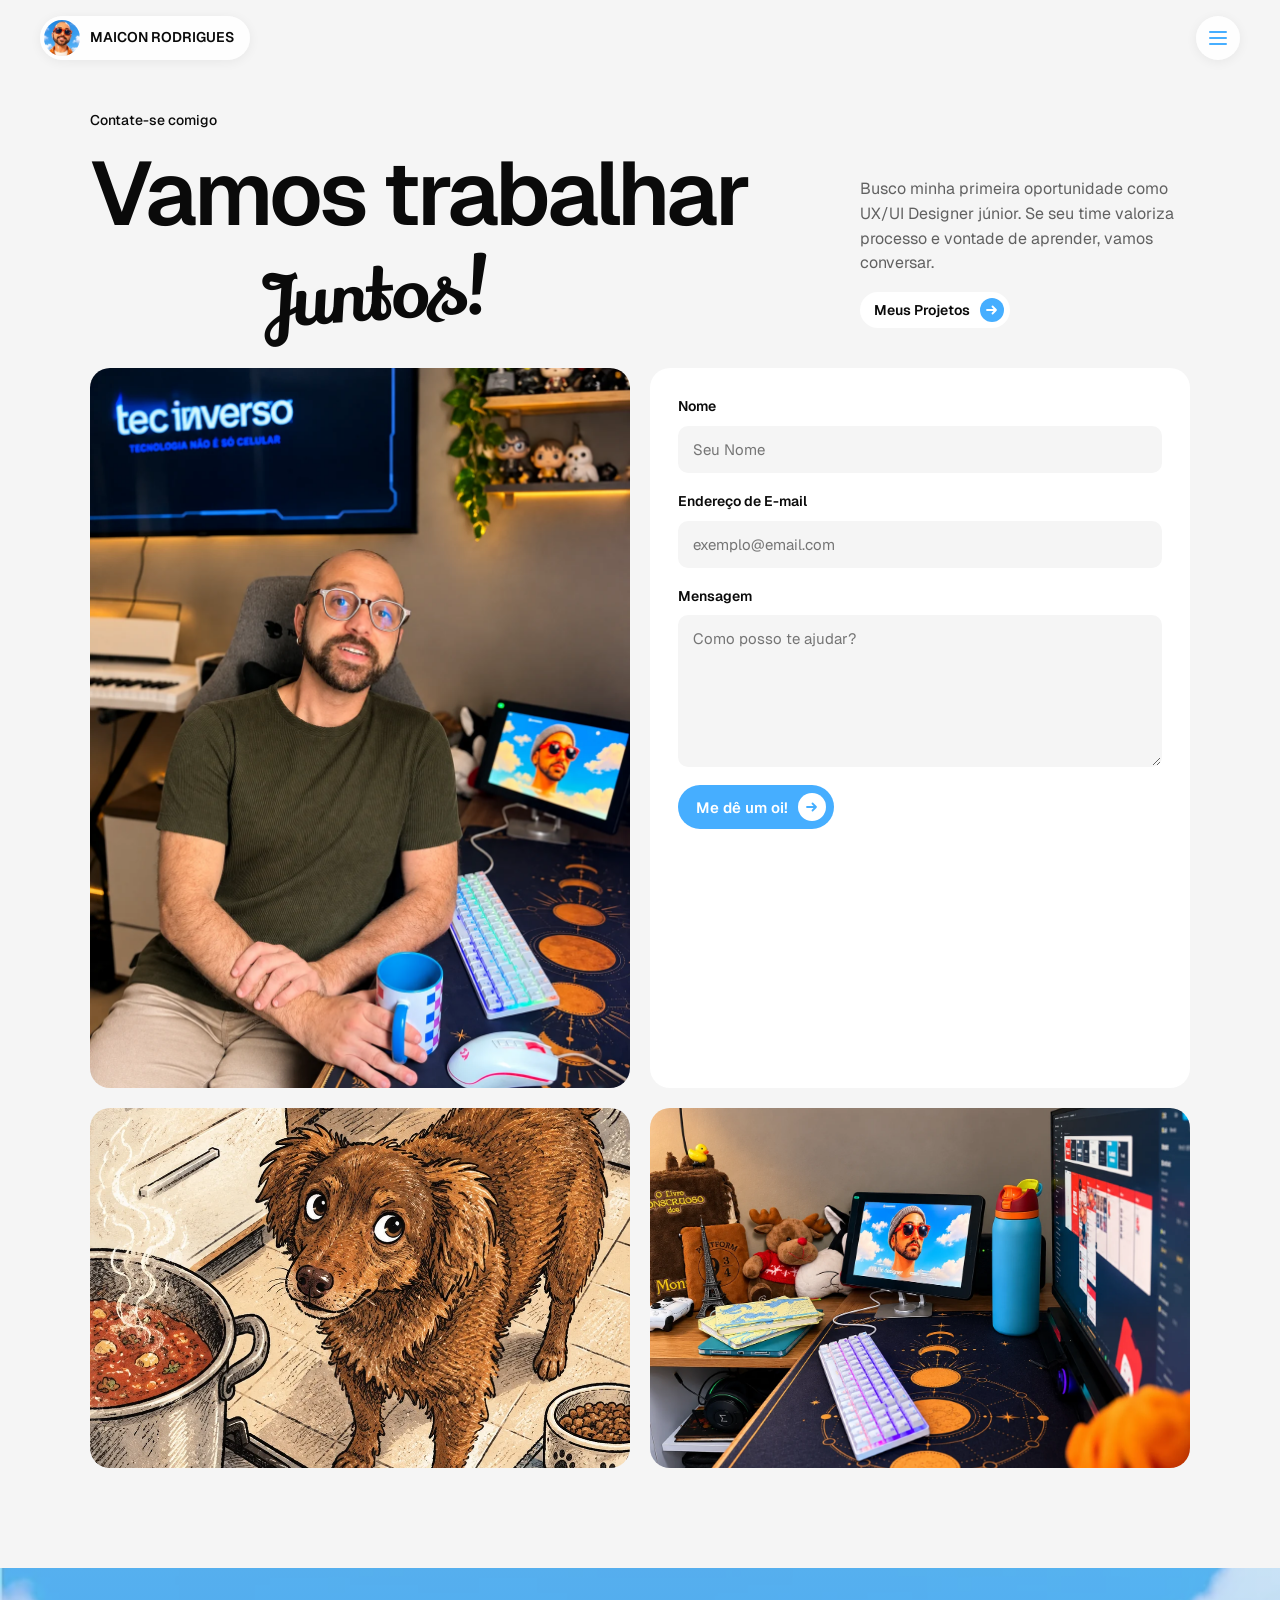
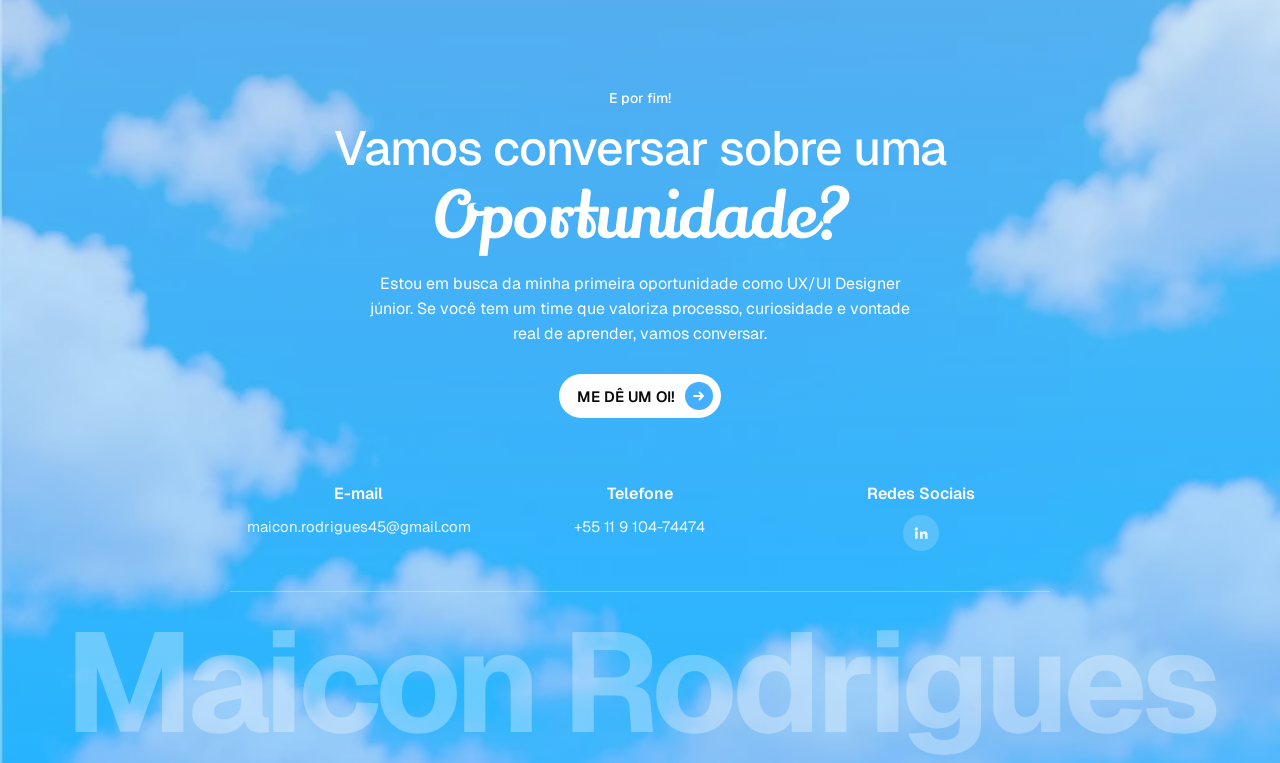
==== contact-me/index.html @ 35b0cf92 "Add files via upload" ====
<!doctype html>
<html lang="pt-BR">
<head>
<meta charset="utf-8">
<meta name="viewport" content="width=device-width, initial-scale=1">
<title>Contato | Maicon Rodrigues</title>
<meta name="description" content="Maicon é UX/UI designer, ajudando marcas a criar experiências digitais simples e acessíveis que resolvem problemas reais do dia a dia dos usuários.">
<link rel="canonical" href="https://portfmaicon.com.br/contact-me">
<meta property="og:type" content="website">
<meta property="og:title" content="Contato | Maicon Rodrigues">
<meta property="og:description" content="Maicon é UX/UI designer, ajudando marcas a criar experiências digitais simples e acessíveis que resolvem problemas reais do dia a dia dos usuários.">
<meta property="og:url" content="https://portfmaicon.com.br/contact-me">
<meta property="og:image" content="https://portfmaicon.com.br/img/geral/og.jpg">
<meta name="twitter:card" content="summary_large_image">
<link rel="icon" href="../img/geral/favicon.png">
<link rel="apple-touch-icon" href="../img/geral/favicon.png">
<link rel="preconnect" href="https://fonts.googleapis.com">
<link rel="preconnect" href="https://fonts.gstatic.com" crossorigin>
<link href="https://fonts.googleapis.com/css2?family=Geist:wght@400;500;600;700&family=Lily+Script+One&display=swap" rel="stylesheet">
<link rel="stylesheet" href="../css/style.css">
</head>
<body>
<header class="nav">
  <a class="nav__marca" href="../index.html">
    <img src="../img/geral/avatar-mini.webp" alt="" width="40" height="40">
    <span>MAICON RODRIGUES</span>
  </a>
  <button class="nav__botao" aria-label="Abrir menu" aria-expanded="false" aria-controls="menu">
    <span></span><span></span><span></span>
  </button>
</header>
<nav class="menu" id="menu" aria-hidden="true">
  <ul>
    <li><a href="../index.html">Início</a></li>
    <li><a href="../projects/index.html">Projetos</a></li>
    <li><a href="../index.html#sobre">Sobre</a></li>
    <li><a href="../contact-me/index.html">Contato</a></li>
  </ul>
  <a class="menu__linkedin" href="https://linkedin.com/in/maiconrodri" target="_blank" rel="noopener">LinkedIn</a>
</nav>
<main class="pagina">
<section class="topo">
  <div class="topo__esq">
    <p class="rotulo">Contate-se comigo</p>
    <h1>Vamos trabalhar<span class="script script--bloco topo__script topo__script--dir">Juntos!</span></h1>
  </div>
  <div class="topo__dir">
    <p>Busco minha primeira oportunidade como UX/UI Designer júnior. Se seu time valoriza processo e vontade de aprender, vamos conversar.</p>
    <a class="btn btn--branco btn--peq" href="../projects/index.html"><span>Meus Projetos</span><i><svg viewBox="0 0 16 16" aria-hidden="true"><path d="M3 8h9M8.5 4.5 12 8l-3.5 3.5" fill="none" stroke="currentColor" stroke-width="1.8" stroke-linecap="round" stroke-linejoin="round"/></svg></i></a>
  </div>
</section>
<div class="contato">
  <figure class="contato__foto revelar"><img src="../img/geral/foto-contato.webp" alt="Maicon no seu espaço de trabalho" loading="lazy"></figure>
  <form class="painel form revelar" name="contato" method="POST" action="../obrigado/index.html" data-netlify="true" netlify-honeypot="bot-field">
    <input type="hidden" name="form-name" value="contato">
    <p class="escondido"><label>Não preencha: <input name="bot-field"></label></p>
    <label>Nome<input type="text" name="nome" placeholder="Seu Nome" required autocomplete="name"></label>
    <label>Endereço de E-mail<input type="email" name="email" placeholder="exemplo@email.com" required autocomplete="email"></label>
    <label>Mensagem<textarea name="mensagem" rows="6" placeholder="Como posso te ajudar?" required></textarea></label>
    <button class="btn btn--azul" type="submit"><span>Me dê um oi!</span><i><svg viewBox="0 0 16 16" aria-hidden="true"><path d="M3 8h9M8.5 4.5 12 8l-3.5 3.5" fill="none" stroke="currentColor" stroke-width="1.8" stroke-linecap="round" stroke-linejoin="round"/></svg></i></button>
  </form>
  <figure class="contato__img revelar"><img src="../img/geral/mel.webp" alt="Ilustração da Mel, cachorra do Maicon" loading="lazy"></figure>
  <figure class="contato__img revelar"><img src="../img/geral/mesa.webp" alt="Mesa de trabalho do Maicon" loading="lazy"></figure>
</div>
</main>
<footer class="rodape">
  <img class="rodape__ceu" src="../img/geral/ceu.webp" alt="" aria-hidden="true" loading="lazy">
  <div class="rodape__conteudo revelar">
    <p class="rotulo rotulo--claro">E por fim!</p>
    <h2 class="rodape__titulo">Vamos conversar sobre uma <span class="script">Oportunidade?</span></h2>
    <p class="rodape__texto">Estou em busca da minha primeira oportunidade como UX/UI Designer júnior. Se você tem um time que valoriza processo, curiosidade e vontade real de aprender, vamos conversar.</p>
    <a class="btn btn--branco" href="../contact-me/index.html"><span>ME DÊ UM OI!</span><i><svg viewBox="0 0 16 16" aria-hidden="true"><path d="M3 8h9M8.5 4.5 12 8l-3.5 3.5" fill="none" stroke="currentColor" stroke-width="1.8" stroke-linecap="round" stroke-linejoin="round"/></svg></i></a>
    <div class="rodape__contatos">
      <div><span>E-mail</span><a href="mailto:maicon.rodrigues45@gmail.com">maicon.rodrigues45@gmail.com</a></div>
      <div><span>Telefone</span><a href="tel:+5511910474474">+55 11 9 104-74474</a></div>
      <div><span>Redes Sociais</span><a class="rodape__in" href="https://linkedin.com/in/maiconrodri" target="_blank" rel="noopener" aria-label="LinkedIn de Maicon Rodrigues"><svg viewBox="0 0 24 24" aria-hidden="true"><path fill="currentColor" d="M4.98 3.5a2.5 2.5 0 1 1 0 5 2.5 2.5 0 0 1 0-5ZM3 9.75h4v11H3v-11Zm6.5 0h3.8v1.5h.06c.53-1 1.83-2.06 3.77-2.06 4.03 0 4.77 2.65 4.77 6.1v5.46h-4v-4.84c0-1.15-.02-2.64-1.6-2.64-1.6 0-1.85 1.25-1.85 2.55v4.93h-4v-11Z"/></svg></a></div>
    </div>
  </div>
  <p class="rodape__nome" aria-hidden="true">Maicon Rodrigues</p>
</footer>
<script src="../js/main.js"></script>
</body>
</html>
---- css/style.css ----
/* =========================================================
   Portfólio Maicon Rodrigues
   Estilo único para todas as páginas.
   Dica: mude as cores e fontes só aqui em :root.
   ========================================================= */

:root {
  --fundo: #f5f5f5;
  --branco: #ffffff;
  --texto: #0a0a0a;
  --texto-suave: #616161;
  --azul: #46aeff;
  --azul-claro: #9dcff5;
  --marinho: #2c3f61;
  --borda: rgba(0, 0, 0, 0.08);

  --fonte: "Geist", system-ui, -apple-system, "Segoe UI", sans-serif;
  --fonte-script: "Lily Script One", cursive;

  --raio: 20px;
  --raio-peq: 12px;
  --largura: 1180px;
  --lateral: clamp(16px, 4vw, 40px);
}

*,
*::before,
*::after { box-sizing: border-box; }

html { scroll-behavior: smooth; }

body {
  margin: 0;
  background: var(--fundo);
  color: var(--texto);
  font-family: var(--fonte);
  font-size: 16px;
  line-height: 1.55;
  -webkit-font-smoothing: antialiased;
}

img { display: block; max-width: 100%; }
a { color: inherit; text-decoration: none; }
figure { margin: 0; }
h1, h2, h3 { margin: 0; font-weight: 600; letter-spacing: -0.02em; line-height: 1.1; }

.script {
  font-family: var(--fonte-script);
  font-weight: 400;
  letter-spacing: 0;
}
.script--bloco { display: block; }

.rotulo {
  margin: 0 0 12px;
  font-size: 14px;
  font-weight: 500;
  color: var(--texto);
}
.rotulo--claro { color: var(--branco); }

.escondido { position: absolute; left: -9999px; }

/* ---------- Botões ---------- */
.btn {
  display: inline-flex;
  align-items: center;
  gap: 10px;
  padding: 8px 8px 8px 18px;
  border: 0;
  border-radius: 999px;
  font: 600 15px/1 var(--fonte);
  cursor: pointer;
  transition: transform .2s ease, box-shadow .2s ease;
}
.btn i {
  display: grid;
  place-items: center;
  width: 28px;
  height: 28px;
  border-radius: 50%;
  background: var(--azul);
  color: var(--branco);
  transition: transform .2s ease;
}
.btn i svg { width: 16px; height: 16px; }
.btn:hover { transform: translateY(-2px); box-shadow: 0 8px 24px rgba(0, 0, 0, .12); }
.btn:hover i { transform: translateX(3px); }
.btn:focus-visible { outline: 3px solid var(--azul); outline-offset: 3px; }
.btn--branco { background: var(--branco); color: var(--texto); }
.btn--azul { background: var(--azul); color: var(--branco); }
.btn--azul i { background: var(--branco); color: var(--azul); }
.btn--peq { font-size: 14px; padding: 6px 6px 6px 14px; }
.btn--peq i { width: 24px; height: 24px; }

/* ---------- Navegação ---------- */
.nav {
  position: fixed;
  inset: 16px var(--lateral) auto;
  z-index: 50;
  display: flex;
  justify-content: space-between;
  align-items: center;
  pointer-events: none;
}
.nav > * { pointer-events: auto; }

.nav__marca {
  display: flex;
  align-items: center;
  gap: 10px;
  padding: 4px 16px 4px 4px;
  background: rgba(255, 255, 255, .85);
  backdrop-filter: blur(12px);
  -webkit-backdrop-filter: blur(12px);
  border-radius: 999px;
  font-size: 14px;
  font-weight: 600;
  box-shadow: 0 2px 12px rgba(0, 0, 0, .06);
}
.nav__marca img { width: 36px; height: 36px; border-radius: 50%; object-fit: cover; }

.nav__botao {
  display: grid;
  place-content: center;
  gap: 4px;
  width: 44px;
  height: 44px;
  border: 0;
  border-radius: 50%;
  background: rgba(255, 255, 255, .85);
  backdrop-filter: blur(12px);
  -webkit-backdrop-filter: blur(12px);
  box-shadow: 0 2px 12px rgba(0, 0, 0, .06);
  cursor: pointer;
}
.nav__botao span {
  display: block;
  width: 18px;
  height: 2px;
  border-radius: 2px;
  background: var(--azul);
  transition: transform .3s ease, opacity .3s ease;
}
.menu-aberto .nav__botao span:nth-child(1) { transform: translateY(6px) rotate(45deg); }
.menu-aberto .nav__botao span:nth-child(2) { opacity: 0; }
.menu-aberto .nav__botao span:nth-child(3) { transform: translateY(-6px) rotate(-45deg); }

.menu {
  position: fixed;
  top: 72px;
  right: var(--lateral);
  z-index: 49;
  min-width: 240px;
  padding: 12px;
  background: var(--branco);
  border-radius: var(--raio);
  box-shadow: 0 20px 50px rgba(0, 0, 0, .15);
  opacity: 0;
  visibility: hidden;
  transform: translateY(-8px);
  transition: opacity .25s ease, transform .25s ease, visibility .25s;
}
.menu-aberto .menu { opacity: 1; visibility: visible; transform: none; }
.menu ul { list-style: none; margin: 0; padding: 0; }
.menu li a {
  display: block;
  padding: 12px 14px;
  border-radius: var(--raio-peq);
  font-size: 18px;
  font-weight: 500;
}
.menu li a:hover { background: var(--fundo); }
.menu__linkedin {
  display: block;
  margin-top: 8px;
  padding: 12px 14px;
  border-top: 1px solid var(--borda);
  color: var(--azul);
  font-weight: 600;
}

/* ---------- Hero (home) ---------- */
.hero {
  position: relative;
  height: 100vh;
  min-height: 640px;
  overflow: hidden;
  background: linear-gradient(var(--azul-claro), var(--azul));
  color: var(--branco);
}
.hero__ceu {
  position: absolute;
  inset: 0;
  width: 100%;
  height: 100%;
  object-fit: cover;
}
.hero__avatar {
  position: absolute;
  left: 50%;
  bottom: 0;
  width: min(56vw, 720px);
  aspect-ratio: 1184 / 1328;
  transform: translate(-50%, 4%);
}
.hero__avatar img {
  position: absolute;
  inset: 0;
  width: 100%;
  height: 100%;
  object-fit: contain;
  object-position: bottom;
  opacity: 0;
  transition: opacity .35s ease;
}
.hero__avatar img.ativo { opacity: 1; }

.hero__base {
  position: absolute;
  left: var(--lateral);
  right: var(--lateral);
  bottom: 40px;
  display: flex;
  justify-content: space-between;
  align-items: flex-end;
  gap: 32px;
}
.hero__oi { margin: 0 0 6px; font-size: 15px; font-weight: 500; }
.hero__linha { display: flex; align-items: center; gap: 20px; flex-wrap: wrap; }
.hero h1 {
  font-size: clamp(48px, 8vw, 104px);
  line-height: 1;
  text-shadow: 0 4px 30px rgba(44, 63, 97, .25);
}
.hero__texto {
  max-width: 300px;
  margin: 0;
  font-size: 16px;
  font-weight: 500;
  color: var(--marinho);
}

/* ---------- Seções ---------- */
.secao {
  max-width: var(--largura);
  margin: 0 auto;
  padding: 120px var(--lateral);
}
.secao__cabeca { text-align: center; margin-bottom: 56px; }
.secao__cabeca h2 { font-size: clamp(36px, 5vw, 56px); }
.secao__cabeca .script { font-size: 1.05em; }

.divisor {
  max-width: var(--largura);
  margin: 0 auto;
  border: 0;
  border-top: 1px solid var(--borda);
}
.centro { display: flex; justify-content: center; margin-top: 48px; }

/* ---------- Cards de projeto ---------- */
.zigue { display: flex; flex-direction: column; gap: 40px; }

.card {
  position: relative;
  display: block;
  overflow: hidden;
  border-radius: var(--raio);
  background: #ddd;
  aspect-ratio: 1.36;
}
.card--esq,
.card--dir { width: min(100%, 680px); }
.card--dir { align-self: flex-end; }
.card--largo { aspect-ratio: 1.6; }

.card img {
  width: 100%;
  height: 100%;
  object-fit: cover;
  transition: transform .6s ease;
}
.card:hover img { transform: scale(1.04); }

.card__info {
  position: absolute;
  left: 16px;
  right: 16px;
  bottom: 16px;
  padding: 18px 20px;
  border-radius: 14px;
  background: rgba(255, 255, 255, .55);
  backdrop-filter: blur(14px);
  -webkit-backdrop-filter: blur(14px);
}
.card__info h3 { font-size: 24px; font-weight: 500; margin-bottom: 10px; }

.tags { display: flex; flex-wrap: wrap; gap: 6px; margin: 0; padding: 0; list-style: none; }
.tags li {
  padding: 4px 10px;
  border-radius: 6px;
  background: var(--branco);
  font-size: 13px;
  font-weight: 500;
}

/* ---------- Sobre ---------- */
.sobre {
  display: grid;
  grid-template-columns: 1fr 1fr;
  gap: 20px;
}
.sobre__foto img {
  width: 100%;
  height: 100%;
  min-height: 420px;
  object-fit: cover;
  border-radius: var(--raio);
}

.painel {
  padding: 28px;
  border-radius: var(--raio);
  background: var(--branco);
}
.painel h3 { font-size: 20px; margin-bottom: 14px; }
.painel p { color: var(--texto-suave); }
.painel__titulo { font-size: 15px !important; font-weight: 500; }

.sobre__texto { display: flex; flex-direction: column; }
.sobre__texto p { margin: 0 0 14px; }
.sobre__assinatura { width: 140px; margin-top: auto; mix-blend-mode: multiply; }

.skills,
.exps { list-style: none; margin: 0; padding: 0; display: grid; gap: 10px; }

.skills li {
  display: flex;
  align-items: center;
  gap: 14px;
  padding: 12px;
  border-radius: var(--raio-peq);
  background: var(--fundo);
}
.skill__icone {
  display: grid;
  place-items: center;
  flex-shrink: 0;
  width: 36px;
  height: 36px;
  border-radius: 8px;
  font-size: 13px;
  font-weight: 700;
}
.skills strong { display: block; font-weight: 600; }
.skills div span,
.exps span { font-size: 14px; color: var(--texto-suave); }

.exps li {
  display: flex;
  justify-content: space-between;
  align-items: center;
  gap: 12px;
  padding: 14px 16px;
  border-radius: var(--raio-peq);
  background: var(--fundo);
}
.exps strong { display: block; font-weight: 600; }
.exps em {
  flex-shrink: 0;
  padding: 4px 10px;
  border-radius: 6px;
  background: var(--branco);
  font-size: 12px;
  font-style: normal;
  white-space: nowrap;
}

/* ---------- Processos ---------- */
.processos { display: grid; grid-template-columns: repeat(3, 1fr); gap: 20px; }
.processo {
  position: relative;
  overflow: hidden;
  min-height: 300px;
  padding: 24px;
  border-radius: var(--raio);
  background: var(--branco);
  display: flex;
  flex-direction: column;
  justify-content: flex-end;
}
.processo__pontos { position: absolute; top: 24px; left: 24px; display: flex; gap: 4px; }
.processo__pontos i { width: 7px; height: 7px; border-radius: 50%; background: var(--azul); }
.processo__num {
  position: absolute;
  top: -10px;
  right: 10px;
  font-size: 120px;
  font-weight: 700;
  line-height: 1;
  color: transparent;
  -webkit-text-stroke: 1.5px rgba(0, 0, 0, .07);
}
.processo h3 { font-size: 20px; margin-bottom: 8px; }
.processo p { margin: 0; font-size: 15px; color: var(--texto-suave); }

.foto-larga img { width: 100%; height: min(100vh, 820px); object-fit: cover; }

/* ---------- Rodapé ---------- */
.rodape {
  position: relative;
  overflow: hidden;
  padding: 120px var(--lateral) 0;
  background: linear-gradient(var(--azul-claro), var(--azul));
  color: var(--branco);
  text-align: center;
}
.rodape__conteudo { position: relative; z-index: 2; max-width: 820px; margin: 0 auto; }
.rodape__titulo { font-size: clamp(30px, 4.4vw, 48px); font-weight: 500; }
.rodape__titulo .script { display: block; margin-top: 6px; font-size: 1.35em; }
.rodape__texto { max-width: 560px; margin: 20px auto 28px; font-size: 16px; }
.rodape__contatos {
  display: grid;
  grid-template-columns: repeat(3, 1fr);
  gap: 24px;
  margin-top: 64px;
  padding-bottom: 40px;
  border-bottom: 1px solid rgba(255, 255, 255, .3);
}
.rodape__contatos span { display: block; margin-bottom: 8px; font-weight: 600; }
.rodape__contatos a { font-size: 15px; opacity: .9; }
.rodape__contatos a:hover { opacity: 1; text-decoration: underline; }
.rodape__in {
  display: inline-grid !important;
  place-items: center;
  width: 36px;
  height: 36px;
  border-radius: 50%;
  background: rgba(255, 255, 255, .2);
}
.rodape__in svg { width: 16px; height: 16px; }
.rodape__nome {
  position: relative;
  z-index: 1;
  margin: 0;
  padding: 20px 0 10px;
  font-size: clamp(48px, 11vw, 160px);
  font-weight: 700;
  letter-spacing: -0.04em;
  line-height: 1;
  white-space: nowrap;
  color: rgba(255, 255, 255, .3);
}
.rodape__ceu {
  position: absolute;
  inset: 0;
  width: 100%;
  height: 100%;
  object-fit: cover;
  opacity: .45;
  pointer-events: none;
}

/* ---------- Páginas internas ---------- */
.pagina {
  max-width: var(--largura);
  margin: 0 auto;
  padding: 110px var(--lateral) 100px;
}
.topo {
  display: flex;
  justify-content: space-between;
  align-items: flex-end;
  gap: 40px;
  margin-bottom: 40px;
}
.topo h1 { font-size: clamp(48px, 7vw, 96px); font-weight: 600; letter-spacing: -0.04em; }
.topo__script { font-size: .8em; letter-spacing: 0; margin-left: .7em; }
.topo__script--dir { margin-left: 2.4em; margin-top: .1em; transform: rotate(-4deg); }
.topo__dir { max-width: 330px; }
.topo__dir p { margin: 0 0 16px; color: var(--texto-suave); }
.topo--simples { min-height: 50vh; align-items: center; }
.topo__nota { color: var(--texto-suave); margin: 16px 0 24px; }

.lista { display: grid; gap: 24px; }

.voltar {
  display: inline-flex;
  align-items: center;
  gap: 6px;
  margin-bottom: 20px;
  font-size: 14px;
  font-weight: 500;
}
.voltar svg { width: 16px; height: 16px; }

/* ---------- Case ---------- */
.topo--case h1 { font-size: clamp(48px, 8vw, 104px); }

.meta {
  display: grid;
  grid-template-columns: repeat(4, 1fr);
  gap: 16px;
  margin: 0 0 24px;
}
.meta div { padding: 18px 20px; border-radius: var(--raio-peq); background: var(--branco); }
.meta dt { font-size: 14px; color: var(--texto-suave); }
.meta dd { margin: 4px 0 0; font-size: 18px; font-weight: 500; }

.case__capa img {
  width: 100%;
  aspect-ratio: 16 / 10;
  object-fit: cover;
  border-radius: var(--raio);
}

.case {
  display: grid;
  grid-template-columns: 320px 1fr;
  gap: 40px;
  margin-top: 40px;
  align-items: start;
}
.case__lado { position: sticky; top: 90px; font-size: 15px; }
.case__lado p { margin: 0 0 20px; }
.case__lado strong { display: block; }
.case__lado span { display: block; font-size: 13px; color: var(--texto-suave); }
.case__icones { display: flex; gap: 8px; margin-top: 12px; }
.icone {
  display: grid;
  place-items: center;
  width: 36px;
  height: 36px;
  border-radius: 10px;
  background: var(--fundo);
  transition: background .2s ease, color .2s ease;
}
.icone:hover { background: var(--azul); color: var(--branco); }
.icone svg { width: 16px; height: 16px; }

.case__texto h2 { font-size: 28px; margin: 0 0 12px; }
.case__texto h2:not(:first-child) { margin-top: 36px; }
.case__texto p { margin: 0; color: #2b2b2b; }

.navcase { display: flex; justify-content: space-between; gap: 16px; margin-top: 48px; }
.navcase__link { display: inline-flex; align-items: center; gap: 8px; font-weight: 500; }
.navcase__link svg { width: 16px; height: 16px; transition: transform .2s ease; }
.navcase__link:hover svg { transform: translateX(-3px); }
.navcase__link--prox { margin-left: auto; }
.navcase__link--prox:hover svg { transform: translateX(3px); }

.galeria {
  display: grid;
  grid-template-columns: 1fr 1fr;
  gap: 20px;
  margin-top: 60px;
}
.galeria img { width: 100%; height: 100%; object-fit: cover; border-radius: var(--raio); }

/* ---------- Contato ---------- */
.contato { display: grid; grid-template-columns: 1fr 1fr; gap: 20px; }
.contato img { width: 100%; height: 100%; object-fit: cover; border-radius: var(--raio); }
.contato__foto img { min-height: 420px; }
.contato__img img { aspect-ratio: 1.5; }

.form { display: flex; flex-direction: column; gap: 18px; }
.form label { display: flex; flex-direction: column; gap: 8px; font-size: 14px; font-weight: 600; }
.form input,
.form textarea {
  width: 100%;
  padding: 12px 14px;
  border: 1px solid transparent;
  border-radius: 10px;
  background: var(--fundo);
  font: 400 15px/1.4 var(--fonte);
  color: var(--texto);
  resize: vertical;
}
.form input:focus,
.form textarea:focus { outline: none; border-color: var(--azul); background: var(--branco); }
.form .btn { align-self: flex-start; }

/* ---------- Animação de entrada ---------- */
.revelar { opacity: 0; transform: translateY(24px); transition: opacity .7s ease, transform .7s ease; }
.revelar.visivel { opacity: 1; transform: none; }

@media (prefers-reduced-motion: reduce) {
  html { scroll-behavior: auto; }
  .revelar { opacity: 1; transform: none; transition: none; }
  .hero__avatar img { transition: none; }
}

/* ---------- Responsivo ---------- */
@media (max-width: 900px) {
  .processos { grid-template-columns: 1fr; }
  .sobre,
  .contato,
  .case { grid-template-columns: 1fr; }
  .case__lado { position: static; }
  .meta { grid-template-columns: 1fr 1fr; }
  .topo { flex-direction: column; align-items: flex-start; }
  .topo__dir { max-width: none; }
}

@media (max-width: 640px) {
  .hero { min-height: 600px; }
  .hero__avatar { width: 120vw; bottom: 150px; }
  .hero__base { flex-direction: column; align-items: flex-start; gap: 16px; bottom: 24px; }
  .hero__texto { max-width: none; }
  .secao { padding: 80px var(--lateral); }
  .card,
  .card--largo { aspect-ratio: 0.9; }
  .card__info { left: 10px; right: 10px; bottom: 10px; padding: 14px; }
  .card__info h3 { font-size: 20px; }
  .rodape__contatos { grid-template-columns: 1fr; }
  .galeria { grid-template-columns: 1fr; }
  .exps li { flex-direction: column; align-items: flex-start; }
  .nav__marca span { font-size: 13px; }
}
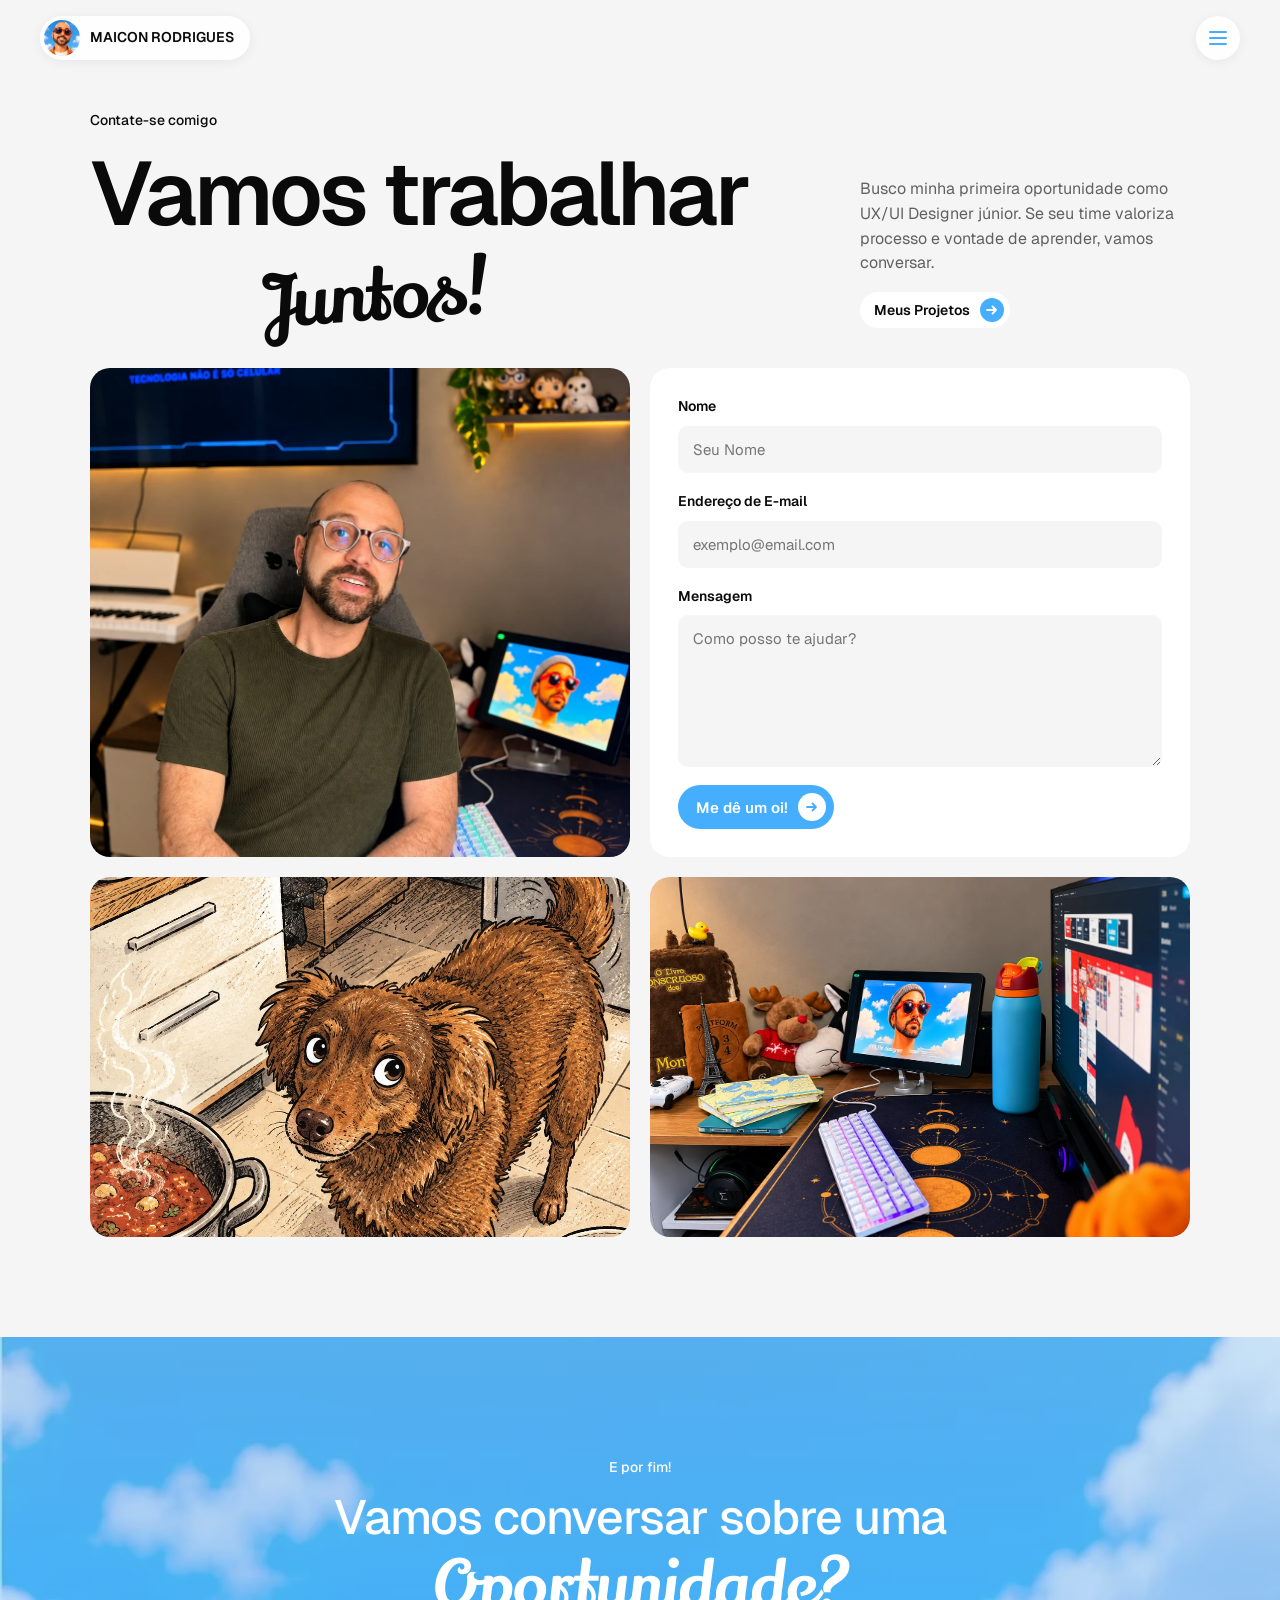
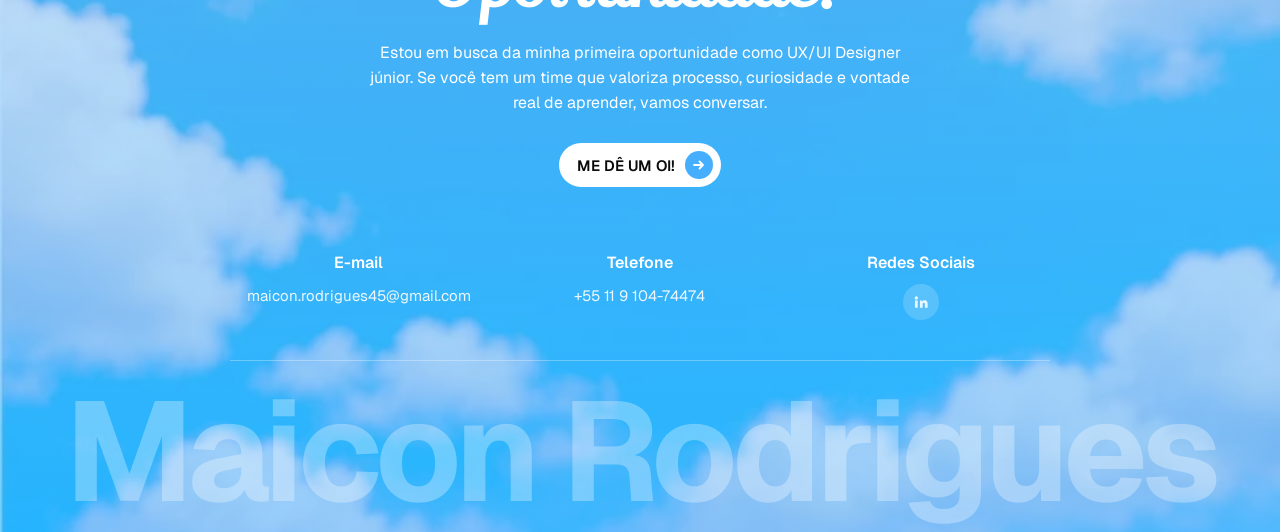
==== commit 08b33777: "Abertura animada, hero centralizado e ajustes visuais - Abertura (preloader) em JavaScript puro, uma" ====
--- a/contact-me/index.html
+++ b/contact-me/index.html
@@ -51,12 +51,11 @@
 </section>
 <div class="contato">
   <figure class="contato__foto revelar"><img src="../img/geral/foto-contato.webp" alt="Maicon no seu espaço de trabalho" loading="lazy"></figure>
-  <form class="painel form revelar" name="contato" method="POST" action="../obrigado/index.html" data-netlify="true" netlify-honeypot="bot-field">
-    <input type="hidden" name="form-name" value="contato">
-    <p class="escondido"><label>Não preencha: <input name="bot-field"></label></p>
+  <form class="painel form revelar" name="contato" method="POST" action="/contato.php">
+    <p class="escondido" aria-hidden="true"><label>Não preencha: <input name="site" tabindex="-1" autocomplete="off"></label></p>
     <label>Nome<input type="text" name="nome" placeholder="Seu Nome" required autocomplete="name"></label>
     <label>Endereço de E-mail<input type="email" name="email" placeholder="exemplo@email.com" required autocomplete="email"></label>
-    <label>Mensagem<textarea name="mensagem" rows="6" placeholder="Como posso te ajudar?" required></textarea></label>
+    <label class="form__mensagem">Mensagem<textarea name="mensagem" rows="6" placeholder="Como posso te ajudar?" required></textarea></label>
     <button class="btn btn--azul" type="submit"><span>Me dê um oi!</span><i><svg viewBox="0 0 16 16" aria-hidden="true"><path d="M3 8h9M8.5 4.5 12 8l-3.5 3.5" fill="none" stroke="currentColor" stroke-width="1.8" stroke-linecap="round" stroke-linejoin="round"/></svg></i></button>
   </form>
   <figure class="contato__img revelar"><img src="../img/geral/mel.webp" alt="Ilustração da Mel, cachorra do Maicon" loading="lazy"></figure>
--- a/css/style.css
+++ b/css/style.css
@@ -184,25 +184,50 @@
 .hero {
   position: relative;
   height: 100vh;
-  min-height: 640px;
+  height: 100svh;
+  min-height: 620px;
   overflow: hidden;
   background: linear-gradient(var(--azul-claro), var(--azul));
   color: var(--branco);
 }
 .hero__ceu {
   position: absolute;
+  left: -5%;
+  top: -5%;
+  width: 110%;
+  height: 110%;
+  max-width: none;
+  object-fit: cover;
+  will-change: transform;
+}
+
+/* Palco centraliza a cabeça na tela */
+.hero__palco {
+  position: absolute;
   inset: 0;
-  width: 100%;
+  display: flex;
+  align-items: center;
+  justify-content: center;
+  perspective: 700px;
+  pointer-events: none;
+}
+.hero__flutua {
+  height: 88%;
+  display: flex;
+  justify-content: center;
+  animation: flutuar 4s ease-in-out infinite;
+}
+@keyframes flutuar {
+  0%, 100% { transform: translateY(0); }
+  50% { transform: translateY(-10px); }
+}
+.hero__avatar {
+  position: relative;
   height: 100%;
-  object-fit: cover;
-}
-.hero__avatar {
-  position: absolute;
-  left: 50%;
-  bottom: 0;
-  width: min(56vw, 720px);
-  aspect-ratio: 1184 / 1328;
-  transform: translate(-50%, 4%);
+  aspect-ratio: 1200 / 1320;
+  max-width: none;
+  transform-origin: 50% 75%;
+  will-change: transform;
 }
 .hero__avatar img {
   position: absolute;
@@ -210,36 +235,61 @@
   width: 100%;
   height: 100%;
   object-fit: contain;
-  object-position: bottom;
   opacity: 0;
-  transition: opacity .35s ease;
+  transition: opacity .18s ease-out;
 }
 .hero__avatar img.ativo { opacity: 1; }
 
+/* Textos centralizados embaixo */
 .hero__base {
   position: absolute;
   left: var(--lateral);
   right: var(--lateral);
-  bottom: 40px;
-  display: flex;
-  justify-content: space-between;
-  align-items: flex-end;
-  gap: 32px;
-}
-.hero__oi { margin: 0 0 6px; font-size: 15px; font-weight: 500; }
-.hero__linha { display: flex; align-items: center; gap: 20px; flex-wrap: wrap; }
+  bottom: 36px;
+  display: flex;
+  flex-direction: column;
+  align-items: center;
+  text-align: center;
+}
+.hero__oi { margin: 0 0 4px; font-size: 16px; font-weight: 500; }
 .hero h1 {
-  font-size: clamp(48px, 8vw, 104px);
+  font-size: clamp(52px, 9vw, 120px);
   line-height: 1;
-  text-shadow: 0 4px 30px rgba(44, 63, 97, .25);
+  text-shadow: 0 4px 30px rgba(44, 63, 97, .3);
 }
 .hero__texto {
-  max-width: 300px;
-  margin: 0;
-  font-size: 16px;
+  max-width: 460px;
+  margin: 14px 0 0;
+  font-size: 17px;
   font-weight: 500;
   color: var(--marinho);
 }
+
+/* ---------- Abertura (preloader) ---------- */
+.abertura {
+  position: fixed;
+  inset: 0;
+  z-index: 100;
+  display: flex;
+  align-items: center;
+  justify-content: center;
+  background: #000;
+  color: #fff;
+}
+.sem-abertura .abertura { display: none; }
+.abertura-ativa body { overflow: hidden; }
+.abertura__texto,
+.abertura__card { opacity: 0; filter: blur(10px); }
+.abertura__texto { font-size: 16px; font-weight: 500; letter-spacing: -0.01em; }
+.abertura__card {
+  position: absolute;
+  right: 20px;
+  bottom: 20px;
+  width: 160px;
+  height: 160px;
+  overflow: hidden;
+}
+.abertura__card img { width: 100%; height: 100%; object-fit: cover; }
 
 /* ---------- Seções ---------- */
 .secao {
@@ -316,6 +366,7 @@
   height: 100%;
   min-height: 420px;
   object-fit: cover;
+  object-position: center 25%;
   border-radius: var(--raio);
 }
 
@@ -561,8 +612,9 @@
 /* ---------- Contato ---------- */
 .contato { display: grid; grid-template-columns: 1fr 1fr; gap: 20px; }
 .contato img { width: 100%; height: 100%; object-fit: cover; border-radius: var(--raio); }
-.contato__foto img { min-height: 420px; }
-.contato__img img { aspect-ratio: 1.5; }
+.contato__foto { position: relative; min-height: 420px; }
+.contato__foto img { position: absolute; inset: 0; object-position: center 30%; }
+.contato__img img { aspect-ratio: 1.5; object-position: center 30%; }
 
 .form { display: flex; flex-direction: column; gap: 18px; }
 .form label { display: flex; flex-direction: column; gap: 8px; font-size: 14px; font-weight: 600; }
@@ -589,6 +641,7 @@
   html { scroll-behavior: auto; }
   .revelar { opacity: 1; transform: none; transition: none; }
   .hero__avatar img { transition: none; }
+  .hero__flutua { animation: none; }
 }
 
 /* ---------- Responsivo ---------- */
@@ -604,13 +657,15 @@
 }
 
 @media (max-width: 640px) {
-  .hero { min-height: 600px; }
-  .hero__avatar { width: 120vw; bottom: 150px; }
-  .hero__base { flex-direction: column; align-items: flex-start; gap: 16px; bottom: 24px; }
-  .hero__texto { max-width: none; }
+  .hero { min-height: 560px; }
+  .hero__palco { align-items: flex-start; padding-top: 76px; }
+  .hero__flutua { height: auto; width: 100%; }
+  .hero__avatar { height: auto; width: 128vw; flex-shrink: 0; }
+  .hero__base { bottom: 28px; }
+  .hero__texto { font-size: 15px; }
   .secao { padding: 80px var(--lateral); }
   .card,
-  .card--largo { aspect-ratio: 0.9; }
+  .card--largo { aspect-ratio: 1.15; }
   .card__info { left: 10px; right: 10px; bottom: 10px; padding: 14px; }
   .card__info h3 { font-size: 20px; }
   .rodape__contatos { grid-template-columns: 1fr; }
@@ -618,3 +673,12 @@
   .exps li { flex-direction: column; align-items: flex-start; }
   .nav__marca span { font-size: 13px; }
 }
+
+.form__erro {
+  margin: 0;
+  padding: 12px 14px;
+  border-radius: 10px;
+  background: #fdecec;
+  color: #a12020 !important;
+  font-size: 14px;
+}
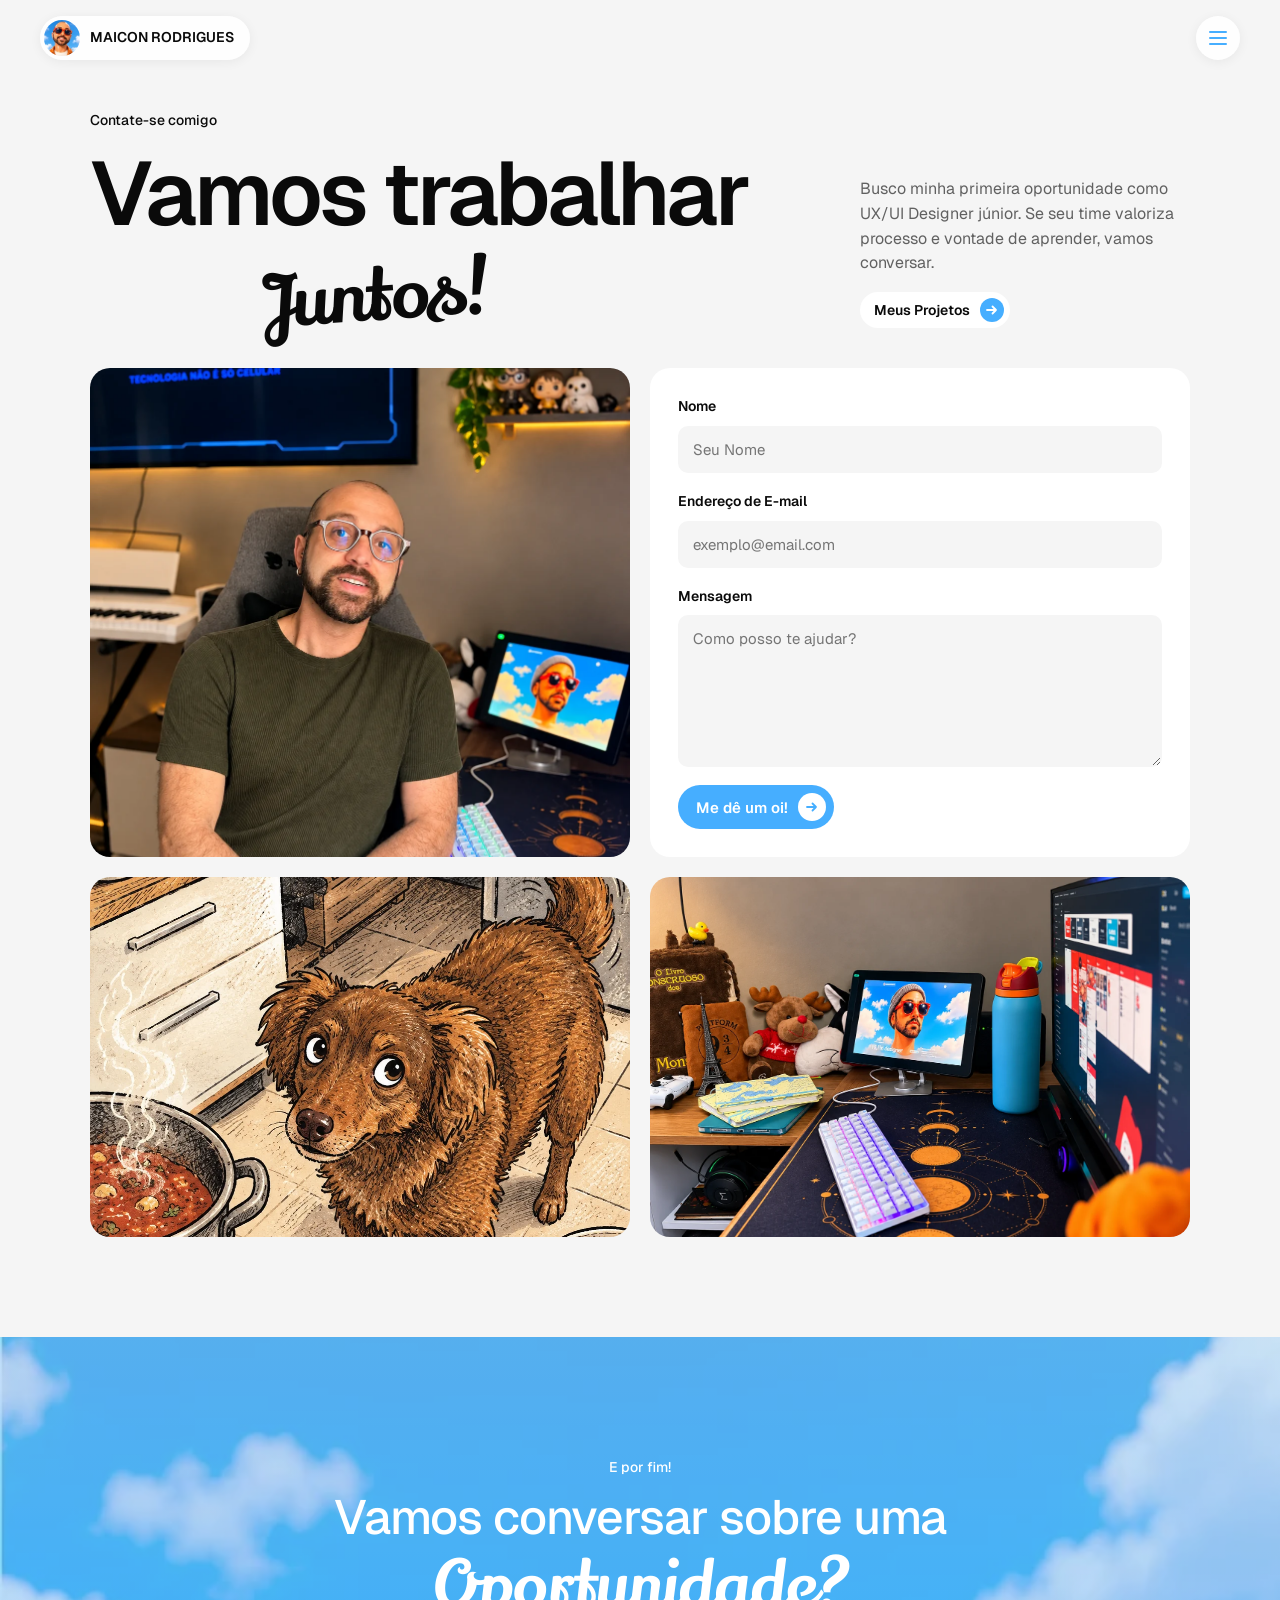
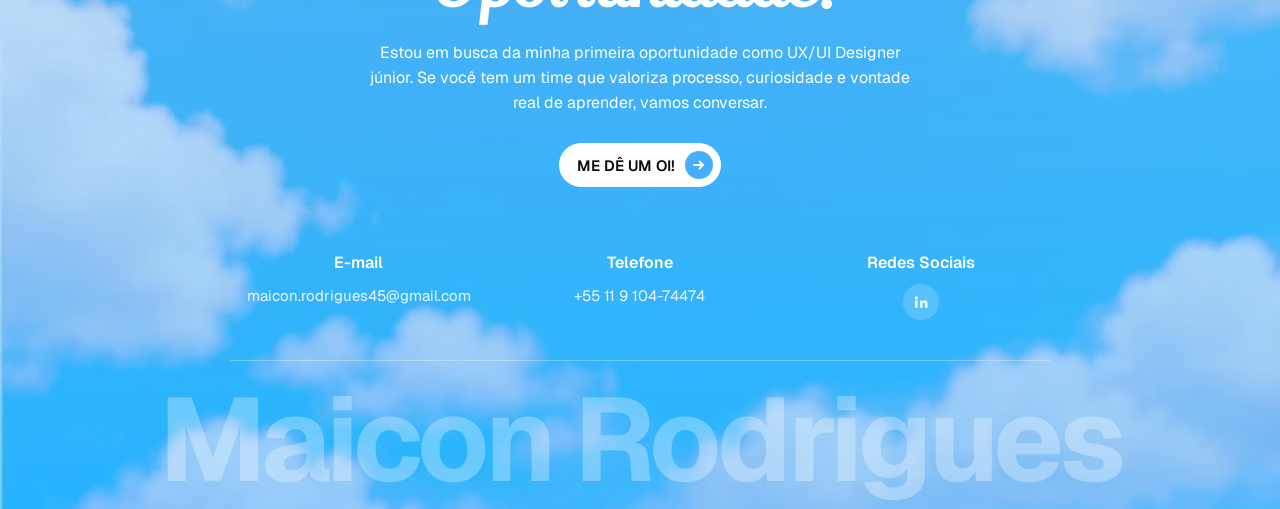
==== commit e218eddb: "Números dos processos visíveis, nome do rodapé cabe no celular e revisão geral - Números com preench" ====
--- a/contact-me/index.html
+++ b/contact-me/index.html
@@ -17,7 +17,7 @@
 <link rel="preconnect" href="https://fonts.googleapis.com">
 <link rel="preconnect" href="https://fonts.gstatic.com" crossorigin>
 <link href="https://fonts.googleapis.com/css2?family=Geist:wght@400;500;600;700&family=Lily+Script+One&display=swap" rel="stylesheet">
-<link rel="stylesheet" href="../css/style.css">
+<link rel="stylesheet" href="../css/style.css?v=6">
 </head>
 <body>
 <header class="nav">
@@ -77,6 +77,6 @@
   </div>
   <p class="rodape__nome" aria-hidden="true">Maicon Rodrigues</p>
 </footer>
-<script src="../js/main.js"></script>
+<script src="../js/main.js?v=6"></script>
 </body>
 </html>
--- a/css/style.css
+++ b/css/style.css
@@ -206,13 +206,14 @@
   position: absolute;
   inset: 0;
   display: flex;
-  align-items: center;
+  align-items: flex-start;
   justify-content: center;
+  padding-top: 24px;
   perspective: 700px;
   pointer-events: none;
 }
 .hero__flutua {
-  height: 88%;
+  height: 78%;
   display: flex;
   justify-content: center;
   animation: flutuar 4s ease-in-out infinite;
@@ -251,7 +252,12 @@
   align-items: center;
   text-align: center;
 }
-.hero__oi { margin: 0 0 4px; font-size: 16px; font-weight: 500; }
+.hero__titulo {
+  display: flex;
+  flex-direction: column;
+  align-items: flex-start;
+}
+.hero__oi { margin: 0 0 2px 0.3em; font-size: 16px; font-weight: 500; }
 .hero h1 {
   font-size: clamp(52px, 9vw, 120px);
   line-height: 1;
@@ -264,32 +270,6 @@
   font-weight: 500;
   color: var(--marinho);
 }
-
-/* ---------- Abertura (preloader) ---------- */
-.abertura {
-  position: fixed;
-  inset: 0;
-  z-index: 100;
-  display: flex;
-  align-items: center;
-  justify-content: center;
-  background: #000;
-  color: #fff;
-}
-.sem-abertura .abertura { display: none; }
-.abertura-ativa body { overflow: hidden; }
-.abertura__texto,
-.abertura__card { opacity: 0; filter: blur(10px); }
-.abertura__texto { font-size: 16px; font-weight: 500; letter-spacing: -0.01em; }
-.abertura__card {
-  position: absolute;
-  right: 20px;
-  bottom: 20px;
-  width: 160px;
-  height: 160px;
-  overflow: hidden;
-}
-.abertura__card img { width: 100%; height: 100%; object-fit: cover; }
 
 /* ---------- Seções ---------- */
 .secao {
@@ -433,25 +413,26 @@
 .processo {
   position: relative;
   overflow: hidden;
-  min-height: 300px;
+  min-height: 0;
   padding: 24px;
   border-radius: var(--raio);
   background: var(--branco);
   display: flex;
   flex-direction: column;
-  justify-content: flex-end;
+  justify-content: flex-start;
+  padding-top: 150px;
 }
 .processo__pontos { position: absolute; top: 24px; left: 24px; display: flex; gap: 4px; }
 .processo__pontos i { width: 7px; height: 7px; border-radius: 50%; background: var(--azul); }
 .processo__num {
   position: absolute;
-  top: -10px;
-  right: 10px;
+  top: 16px;
+  right: 18px;
   font-size: 120px;
   font-weight: 700;
   line-height: 1;
-  color: transparent;
-  -webkit-text-stroke: 1.5px rgba(0, 0, 0, .07);
+  color: #ededed;
+  -webkit-text-stroke: 1.5px #c4c4c4;
 }
 .processo h3 { font-size: 20px; margin-bottom: 8px; }
 .processo p { margin: 0; font-size: 15px; color: var(--texto-suave); }
@@ -496,7 +477,7 @@
   z-index: 1;
   margin: 0;
   padding: 20px 0 10px;
-  font-size: clamp(48px, 11vw, 160px);
+  font-size: clamp(28px, 9.2vw, 150px);
   font-weight: 700;
   letter-spacing: -0.04em;
   line-height: 1;
@@ -664,10 +645,21 @@
   .hero__base { bottom: 28px; }
   .hero__texto { font-size: 15px; }
   .secao { padding: 80px var(--lateral); }
+  /* No celular a imagem aparece inteira e as informações vão embaixo */
   .card,
-  .card--largo { aspect-ratio: 1.15; }
-  .card__info { left: 10px; right: 10px; bottom: 10px; padding: 14px; }
+  .card--largo { aspect-ratio: auto; background: var(--branco); }
+  .card img { height: auto; }
+  .card:hover img { transform: none; }
+  .card__info {
+    position: static;
+    padding: 14px 16px 16px;
+    border-radius: 0;
+    background: var(--branco);
+    backdrop-filter: none;
+    -webkit-backdrop-filter: none;
+  }
   .card__info h3 { font-size: 20px; }
+  .card__info .tags li { background: var(--fundo); }
   .rodape__contatos { grid-template-columns: 1fr; }
   .galeria { grid-template-columns: 1fr; }
   .exps li { flex-direction: column; align-items: flex-start; }
